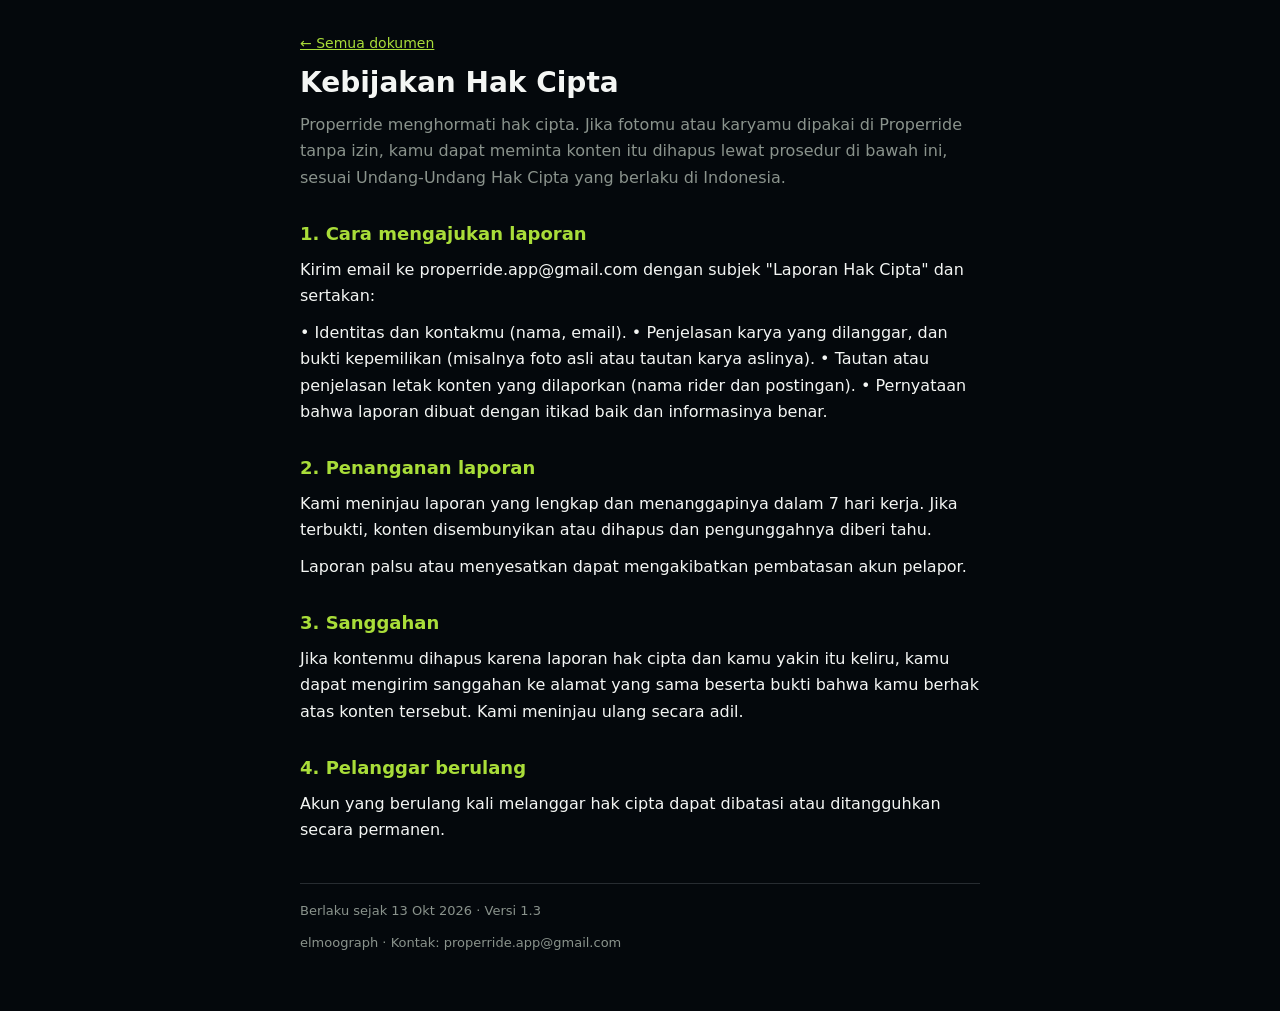
==== copyright.html @ 721297d5 "Dokumen legal v1.3" ====
<!doctype html>
<html lang="id">
<head>
<meta charset="utf-8">
<meta name="viewport" content="width=device-width, initial-scale=1">
<title>Kebijakan Hak Cipta · Properride</title>
<link rel="stylesheet" href="style.css">
</head>
<body>
<main>
<p class="back"><a href="index.html">← Semua dokumen</a></p>
<h1>Kebijakan Hak Cipta</h1>
<p class="intro">Properride menghormati hak cipta. Jika fotomu atau karyamu dipakai di Properride tanpa izin, kamu dapat meminta konten itu dihapus lewat prosedur di bawah ini, sesuai Undang-Undang Hak Cipta yang berlaku di Indonesia.</p>
<section>
<h2>1. Cara mengajukan laporan</h2>
<p>Kirim email ke properride.app@gmail.com dengan subjek &quot;Laporan Hak Cipta&quot; dan sertakan:</p>
<p>• Identitas dan kontakmu (nama, email).
• Penjelasan karya yang dilanggar, dan bukti kepemilikan (misalnya foto asli atau tautan karya aslinya).
• Tautan atau penjelasan letak konten yang dilaporkan (nama rider dan postingan).
• Pernyataan bahwa laporan dibuat dengan itikad baik dan informasinya benar.</p>
</section>
<section>
<h2>2. Penanganan laporan</h2>
<p>Kami meninjau laporan yang lengkap dan menanggapinya dalam 7 hari kerja. Jika terbukti, konten disembunyikan atau dihapus dan pengunggahnya diberi tahu.</p>
<p>Laporan palsu atau menyesatkan dapat mengakibatkan pembatasan akun pelapor.</p>
</section>
<section>
<h2>3. Sanggahan</h2>
<p>Jika kontenmu dihapus karena laporan hak cipta dan kamu yakin itu keliru, kamu dapat mengirim sanggahan ke alamat yang sama beserta bukti bahwa kamu berhak atas konten tersebut. Kami meninjau ulang secara adil.</p>
</section>
<section>
<h2>4. Pelanggar berulang</h2>
<p>Akun yang berulang kali melanggar hak cipta dapat dibatasi atau ditangguhkan secara permanen.</p>
</section>
<footer>
<p>Berlaku sejak 13 Okt 2026 · Versi 1.3</p>
<p>elmoograph · Kontak: properride.app@gmail.com</p>
</footer>
</main>
</body>
</html>
---- style.css ----
:root { color-scheme: dark; }
* { box-sizing: border-box; }
body { margin: 0; background: #04080C; color: #F4F6F4;
  font: 16px/1.65 system-ui, -apple-system, "Segoe UI", Roboto, sans-serif; }
main { max-width: 720px; margin: 0 auto; padding: 32px 20px 48px; }
h1 { font-size: 28px; line-height: 1.25; margin: 8px 0 12px; }
h2 { font-size: 18px; margin: 28px 0 8px; color: #A9DD39; }
p { margin: 0 0 10px; }
.intro { color: #8A938C; }
a { color: #A9DD39; }
.back { font-size: 14px; }
ul.docs { list-style: none; padding: 0; margin: 24px 0; }
ul.docs li { border: 1px solid #272C31; background: #11161A; border-radius: 12px; margin-bottom: 10px; }
ul.docs a { display: block; padding: 14px 16px; text-decoration: none; font-weight: 600; }
footer { margin-top: 40px; padding-top: 16px; border-top: 1px solid #272C31; color: #8A938C; font-size: 13px; }
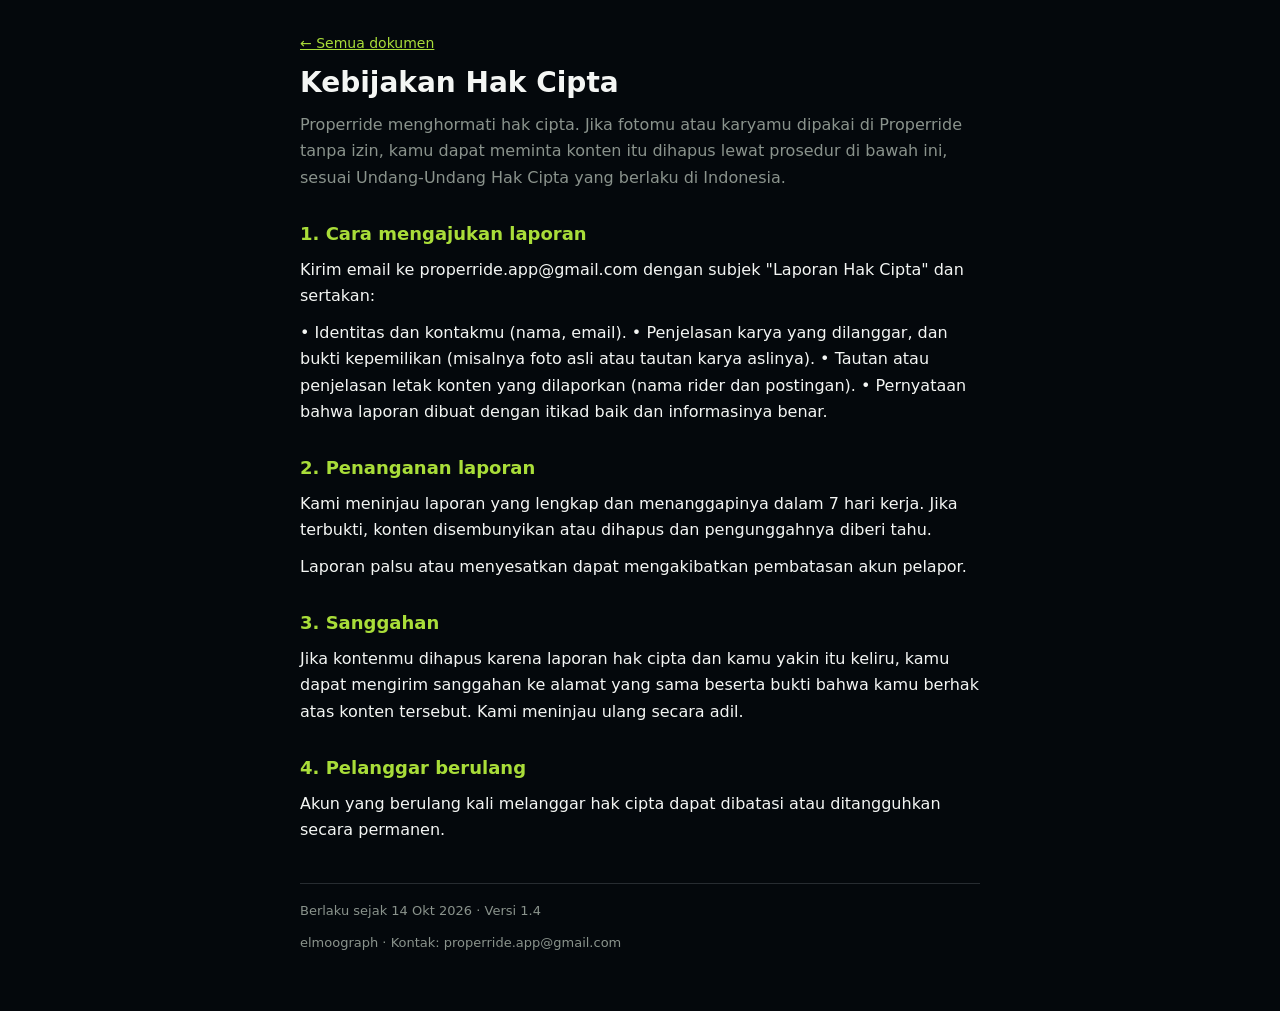
==== commit 73a21ca8: "Dokumen legal v1.4: perbaiki versi footer" ====
--- a/copyright.html
+++ b/copyright.html
@@ -33,7 +33,7 @@
 <p>Akun yang berulang kali melanggar hak cipta dapat dibatasi atau ditangguhkan secara permanen.</p>
 </section>
 <footer>
-<p>Berlaku sejak 13 Okt 2026 · Versi 1.3</p>
+<p>Berlaku sejak 14 Okt 2026 · Versi 1.4</p>
 <p>elmoograph · Kontak: properride.app@gmail.com</p>
 </footer>
 </main>
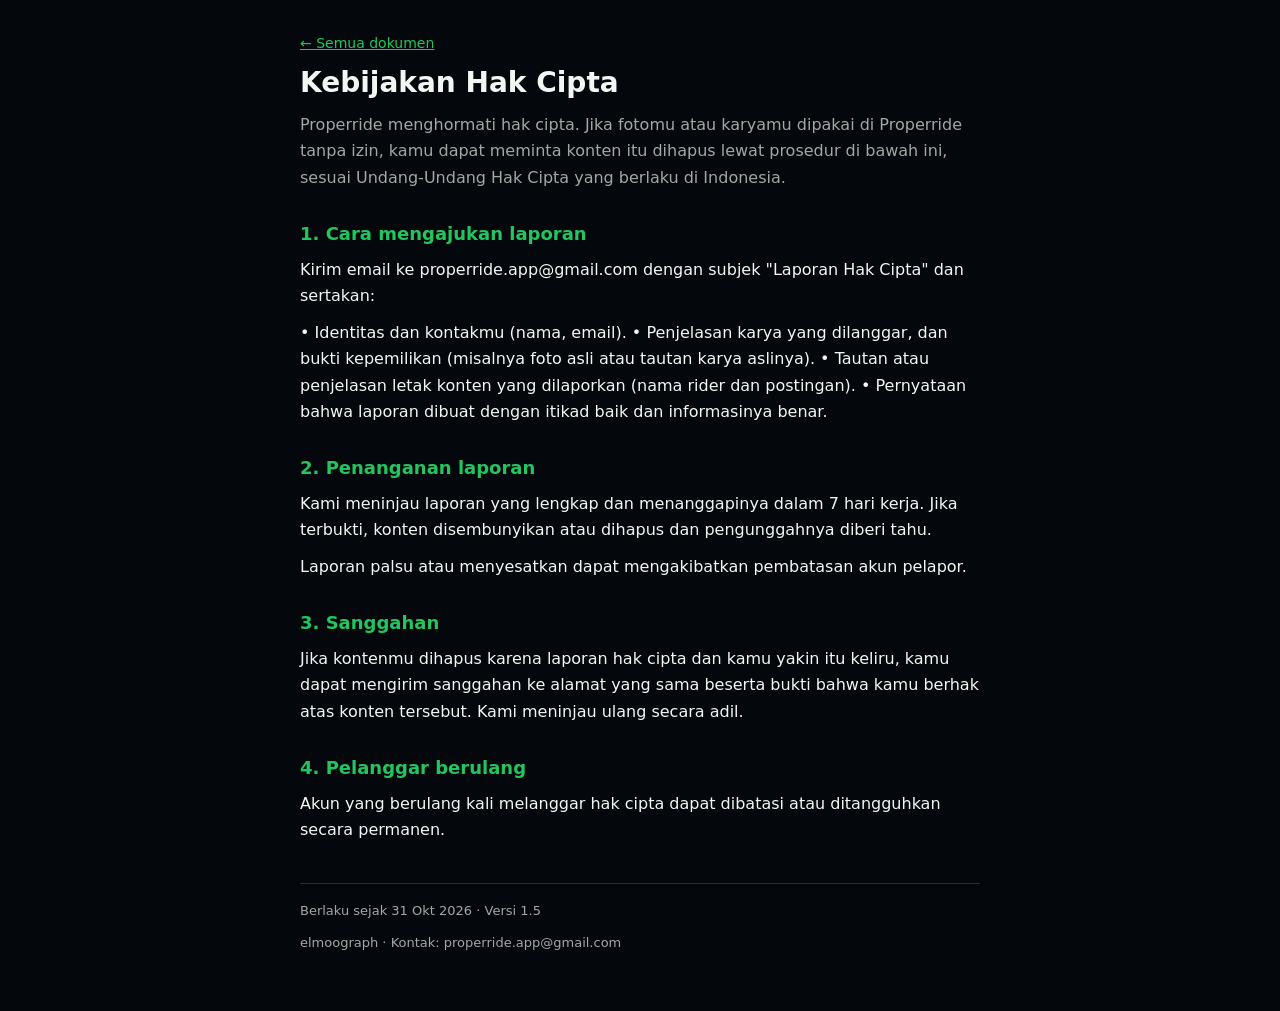
==== commit 9b709b68: "Dokumen legal v1.5" ====
--- a/copyright.html
+++ b/copyright.html
@@ -33,7 +33,7 @@
 <p>Akun yang berulang kali melanggar hak cipta dapat dibatasi atau ditangguhkan secara permanen.</p>
 </section>
 <footer>
-<p>Berlaku sejak 14 Okt 2026 · Versi 1.4</p>
+<p>Berlaku sejak 31 Okt 2026 · Versi 1.5</p>
 <p>elmoograph · Kontak: properride.app@gmail.com</p>
 </footer>
 </main>
--- a/style.css
+++ b/style.css
@@ -4,12 +4,12 @@
   font: 16px/1.65 system-ui, -apple-system, "Segoe UI", Roboto, sans-serif; }
 main { max-width: 720px; margin: 0 auto; padding: 32px 20px 48px; }
 h1 { font-size: 28px; line-height: 1.25; margin: 8px 0 12px; }
-h2 { font-size: 18px; margin: 28px 0 8px; color: #A9DD39; }
+h2 { font-size: 18px; margin: 28px 0 8px; color: #22C55E; }
 p { margin: 0 0 10px; }
-.intro { color: #8A938C; }
-a { color: #A9DD39; }
+.intro { color: #A0A8A3; }
+a { color: #22C55E; }
 .back { font-size: 14px; }
 ul.docs { list-style: none; padding: 0; margin: 24px 0; }
 ul.docs li { border: 1px solid #272C31; background: #11161A; border-radius: 12px; margin-bottom: 10px; }
 ul.docs a { display: block; padding: 14px 16px; text-decoration: none; font-weight: 600; }
-footer { margin-top: 40px; padding-top: 16px; border-top: 1px solid #272C31; color: #8A938C; font-size: 13px; }
+footer { margin-top: 40px; padding-top: 16px; border-top: 1px solid #272C31; color: #A0A8A3; font-size: 13px; }
